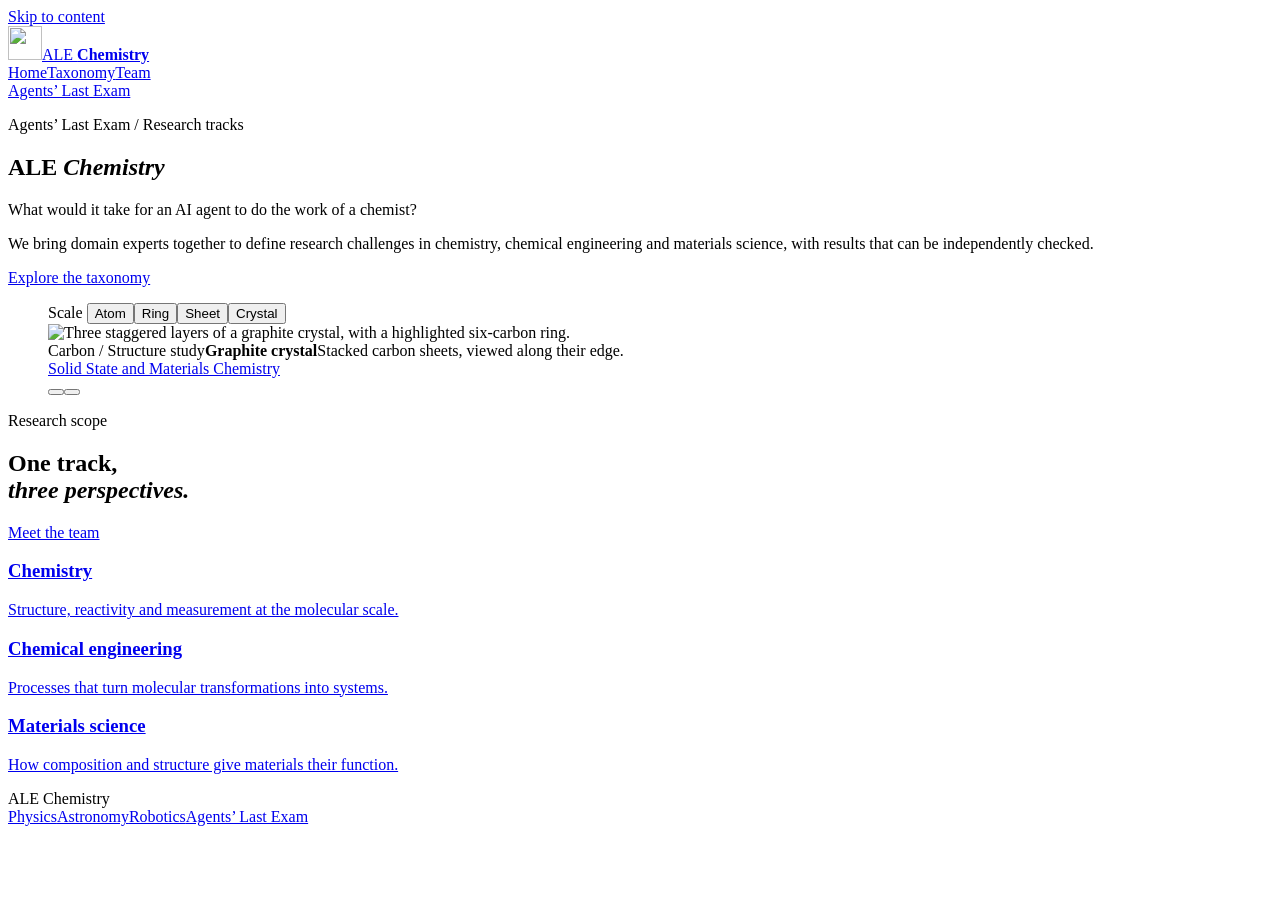
==== index.html @ fe06469a "Publish ALE Chemistry website" ====
<!doctype html>
<html lang="en">
  <head>
    <meta charset="utf-8" />
    <meta name="viewport" content="width=device-width,initial-scale=1" />
    <meta name="robots" content="noindex,nofollow" />
    <meta name="theme-color" content="#102722" />
    <meta
      name="description"
      content="The chemistry track of Agents' Last Exam. Explore the research landscape across chemistry, chemical engineering and materials science."
    />
    <link rel="icon" href="/ale-chemistry-site/mark.svg" />
    <title>ALE Chemistry | Agents' Last Exam</title>
    <script type="module" crossorigin src="/ale-chemistry-site/assets/home-K2YI4pwf.js"></script>
    <link rel="modulepreload" crossorigin href="/ale-chemistry-site/assets/base-Cv3sViCa.js">
    <link rel="modulepreload" crossorigin href="/ale-chemistry-site/assets/tree-B8q4rNAW.js">
    <link rel="stylesheet" crossorigin href="/ale-chemistry-site/assets/base-BzcDfKxD.css">
  </head>
  <body>
    <a class="skip" href="#main">Skip to content</a><header class="site-head"><div class="head-inner"><a class="brand" href="/ale-chemistry-site/" aria-label="ALE Chemistry home"><img src="/ale-chemistry-site/mark.svg" width="34" height="34" alt=""><span>ALE <b>Chemistry</b></span></a><nav aria-label="Primary"><a href="/ale-chemistry-site/" aria-current="page">Home</a><a href="/ale-chemistry-site/taxonomy/">Taxonomy</a><a href="/ale-chemistry-site/team/">Team</a></nav><a class="network-link" href="https://agents-last-exam.org/" aria-label="Agents’ Last Exam main site"><i data-lucide="globe-2"></i><span>Agents’ Last Exam</span></a></div></header>
    <main id="main">
      <section class="specimen-hero" aria-labelledby="home-title">
        <div class="hero-inner">
          <div class="hero-copy">
            <p class="kicker">
              <span class="rule"></span>Agents’ Last Exam / Research tracks
            </p>
            <h1 id="home-title">ALE <em>Chemistry</em></h1>
            <p class="lead">
              What would it take for an AI agent to do the work of a chemist?
            </p>
            <p class="hero-body">
              We bring domain experts together to define research challenges in
              chemistry, chemical engineering and materials science, with
              results that can be independently checked.
            </p>
            <a class="button solid" href="/ale-chemistry-site/taxonomy/"
              ><i data-lucide="network"></i>Explore the taxonomy</a
            >
          </div>
          <figure
            class="specimen"
            aria-label="Interactive structural model of carbon"
          >
            <div class="scale-rail" role="group" aria-label="Structural scale">
              <span class="scale-title mono">Scale</span>
              <button data-scale="0" aria-pressed="false">Atom</button
              ><button data-scale="1" aria-pressed="false">Ring</button
              ><button data-scale="2" aria-pressed="false">Sheet</button
              ><button data-scale="3" aria-pressed="true">Crystal</button>
            </div>
            <div
              class="model-stage"
              id="model-stage"
              tabindex="0"
              aria-label="Rotatable graphite structure. Use arrow keys to rotate and plus or minus to change scale."
            >
              <img
                id="model-poster"
                src="/ale-chemistry-site/models/crystal.webp"
                width="880"
                height="590"
                alt="Three staggered layers of a graphite crystal, with a highlighted six-carbon ring."
              />
            </div>
            <figcaption>
              <div>
                <span class="mono graphite-label">Carbon / Structure study</span
                ><strong id="model-title" aria-live="polite"
                  >Graphite crystal</strong
                ><span id="model-caption"
                  >Stacked carbon sheets, viewed along their edge.</span
                ><br /><a
                  id="scale-field"
                  href="/ale-chemistry-site/taxonomy/?node=m8"
                  >Solid State and Materials Chemistry</a
                >
              </div>
              <div class="model-tools">
                <button
                  class="icon-button"
                  id="rotate"
                  title="Pause rotation"
                  aria-label="Pause rotation"
                >
                  <i data-lucide="pause"></i></button
                ><button
                  class="icon-button"
                  id="recenter"
                  title="Reset view"
                  aria-label="Reset view"
                >
                  <i data-lucide="rotate-ccw"></i>
                </button>
              </div>
            </figcaption>
          </figure>
        </div>
      </section>
      <section class="page-wrap scope">
        <div class="scope-intro">
          <p class="overline"><span class="rule"></span>Research scope</p>
          <h2>
            One track,<br />
            <em>three perspectives.</em>
          </h2>
          <a class="quiet-link" href="/ale-chemistry-site/team/"
            >Meet the team <i data-lucide="users"></i
          ></a>
        </div>
        <div class="scope-list">
          <a href="/ale-chemistry-site/taxonomy/?node=chemistry"
            ><i data-lucide="flask-conical" class="t-chem"></i>
            <div>
              <h3>Chemistry</h3>
              <p>
                Structure, reactivity and measurement at the molecular scale.
              </p>
            </div>
            <i data-lucide="chevron-right"></i
          ></a>
          <a href="/ale-chemistry-site/taxonomy/#track-scope"
            ><i data-lucide="factory" class="t-eng"></i>
            <div>
              <h3>Chemical engineering</h3>
              <p>Processes that turn molecular transformations into systems.</p>
            </div>
            <i data-lucide="chevron-right"></i
          ></a>
          <a href="/ale-chemistry-site/taxonomy/?node=materials"
            ><i data-lucide="layers-3" class="t-mat"></i>
            <div>
              <h3>Materials science</h3>
              <p>
                How composition and structure give materials their function.
              </p>
            </div>
            <i data-lucide="chevron-right"></i
          ></a>
        </div>
      </section>
    </main>
    <footer><div class="foot-inner"><span class="foot-name">ALE Chemistry</span><nav aria-label="Related tracks"><a href="https://ale-physics.org/">Physics</a><a href="https://ale-astronomy.org/">Astronomy</a><a href="https://ale-robotics.org/">Robotics</a><a href="https://agents-last-exam.org/">Agents’ Last Exam</a></nav></div></footer>
  </body>
</html>
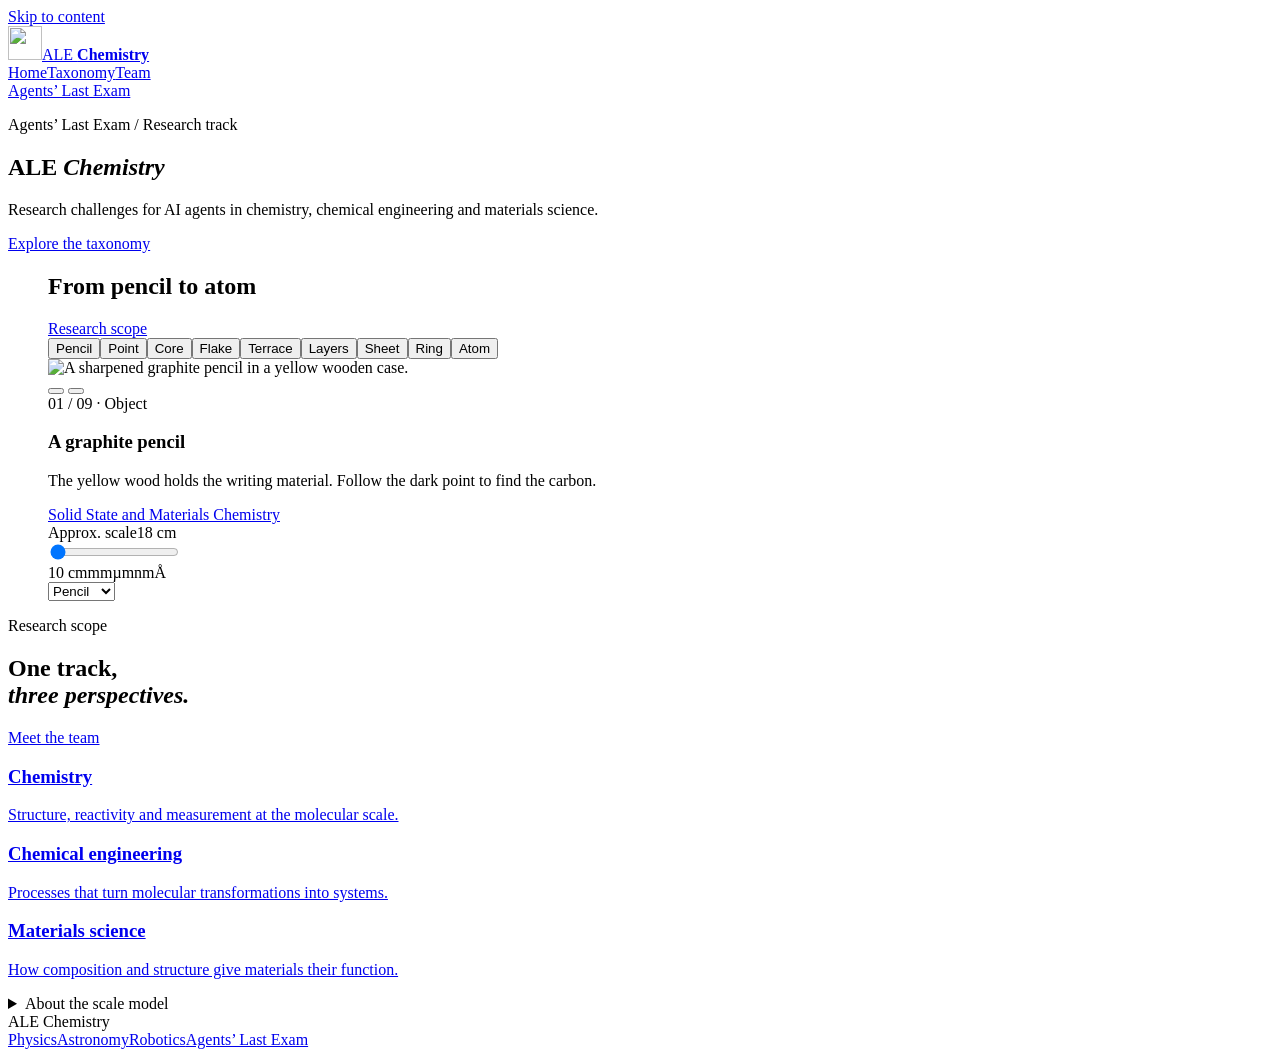
==== commit fc14dc6a: "Update published website" ====
--- a/index.html
+++ b/index.html
@@ -11,93 +11,139 @@
     />
     <link rel="icon" href="/ale-chemistry-site/mark.svg" />
     <title>ALE Chemistry | Agents' Last Exam</title>
-    <script type="module" crossorigin src="/ale-chemistry-site/assets/home-K2YI4pwf.js"></script>
-    <link rel="modulepreload" crossorigin href="/ale-chemistry-site/assets/base-Cv3sViCa.js">
+    <script type="module" crossorigin src="/ale-chemistry-site/assets/home-Dp1kIN8c.js"></script>
+    <link rel="modulepreload" crossorigin href="/ale-chemistry-site/assets/base-8dI2TZqs.js">
     <link rel="modulepreload" crossorigin href="/ale-chemistry-site/assets/tree-B8q4rNAW.js">
     <link rel="stylesheet" crossorigin href="/ale-chemistry-site/assets/base-BzcDfKxD.css">
+    <link rel="stylesheet" crossorigin href="/ale-chemistry-site/assets/home-CnmJgTVb.css">
   </head>
   <body>
     <a class="skip" href="#main">Skip to content</a><header class="site-head"><div class="head-inner"><a class="brand" href="/ale-chemistry-site/" aria-label="ALE Chemistry home"><img src="/ale-chemistry-site/mark.svg" width="34" height="34" alt=""><span>ALE <b>Chemistry</b></span></a><nav aria-label="Primary"><a href="/ale-chemistry-site/" aria-current="page">Home</a><a href="/ale-chemistry-site/taxonomy/">Taxonomy</a><a href="/ale-chemistry-site/team/">Team</a></nav><a class="network-link" href="https://agents-last-exam.org/" aria-label="Agents’ Last Exam main site"><i data-lucide="globe-2"></i><span>Agents’ Last Exam</span></a></div></header>
     <main id="main">
-      <section class="specimen-hero" aria-labelledby="home-title">
-        <div class="hero-inner">
-          <div class="hero-copy">
+      <section class="scale-story" aria-labelledby="home-title" id="scale">
+        <div class="page-wrap lens-mast">
+          <div>
             <p class="kicker">
-              <span class="rule"></span>Agents’ Last Exam / Research tracks
+              <span class="rule"></span>Agents’ Last Exam / Research track
             </p>
             <h1 id="home-title">ALE <em>Chemistry</em></h1>
-            <p class="lead">
-              What would it take for an AI agent to do the work of a chemist?
+          </div>
+          <div class="lens-intro">
+            <p>
+              Research challenges for AI agents in chemistry, chemical
+              engineering and materials science.
             </p>
-            <p class="hero-body">
-              We bring domain experts together to define research challenges in
-              chemistry, chemical engineering and materials science, with
-              results that can be independently checked.
-            </p>
-            <a class="button solid" href="/ale-chemistry-site/taxonomy/"
+            <a class="quiet-link" href="/ale-chemistry-site/taxonomy/"
               ><i data-lucide="network"></i>Explore the taxonomy</a
             >
           </div>
+        </div>
+        <div class="lens-track" id="scale-track">
           <figure
-            class="specimen"
-            aria-label="Interactive structural model of carbon"
+            id="scale-instrument"
+            class="lens-instrument"
+            aria-label="A journey from a graphite pencil to a carbon atom"
           >
-            <div class="scale-rail" role="group" aria-label="Structural scale">
-              <span class="scale-title mono">Scale</span>
-              <button data-scale="0" aria-pressed="false">Atom</button
-              ><button data-scale="1" aria-pressed="false">Ring</button
-              ><button data-scale="2" aria-pressed="false">Sheet</button
-              ><button data-scale="3" aria-pressed="true">Crystal</button>
-            </div>
-            <div
-              class="model-stage"
-              id="model-stage"
-              tabindex="0"
-              aria-label="Rotatable graphite structure. Use arrow keys to rotate and plus or minus to change scale."
-            >
-              <img
-                id="model-poster"
-                src="/ale-chemistry-site/models/crystal.webp"
-                width="880"
-                height="590"
-                alt="Three staggered layers of a graphite crystal, with a highlighted six-carbon ring."
-              />
-            </div>
-            <figcaption>
-              <div>
-                <span class="mono graphite-label">Carbon / Structure study</span
-                ><strong id="model-title" aria-live="polite"
-                  >Graphite crystal</strong
-                ><span id="model-caption"
-                  >Stacked carbon sheets, viewed along their edge.</span
-                ><br /><a
-                  id="scale-field"
-                  href="/ale-chemistry-site/taxonomy/?node=m8"
-                  >Solid State and Materials Chemistry</a
+            <div class="page-wrap lens-interior">
+              <div class="lens-topline">
+                <h2>From pencil to atom</h2>
+                <a
+                  href="#research-scope"
+                  class="scope-shortcut"
+                  aria-label="Skip the scale explorer and continue to research scope"
+                  >Research scope <i data-lucide="chevrons-down"></i
+                ></a>
+              </div>
+              <div class="lens-work">
+                <nav class="lens-landmarks" aria-label="Scale landmarks">
+                  <button type="button" data-scale="0" aria-pressed="true"><span class="landmark-dot" aria-hidden="true"></span>Pencil</button><button type="button" data-scale="1" aria-pressed="false"><span class="landmark-dot" aria-hidden="true"></span>Point</button><button type="button" data-scale="2" aria-pressed="false"><span class="landmark-dot" aria-hidden="true"></span>Core</button><button type="button" data-scale="3" aria-pressed="false"><span class="landmark-dot" aria-hidden="true"></span>Flake</button><button type="button" data-scale="4" aria-pressed="false"><span class="landmark-dot" aria-hidden="true"></span>Terrace</button><button type="button" data-scale="5" aria-pressed="false"><span class="landmark-dot" aria-hidden="true"></span>Layers</button><button type="button" data-scale="6" aria-pressed="false"><span class="landmark-dot" aria-hidden="true"></span>Sheet</button><button type="button" data-scale="7" aria-pressed="false"><span class="landmark-dot" aria-hidden="true"></span>Ring</button><button type="button" data-scale="8" aria-pressed="false"><span class="landmark-dot" aria-hidden="true"></span>Atom</button>
+                </nav>
+                <div
+                  class="lens-stage"
+                  id="model-stage"
+                  tabindex="0"
+                  role="group"
+                  aria-label="Carbon structure model. Scroll to change scale. With the model focused, plus and minus change scale, and left and right rotate."
                 >
+                  <img
+                    id="model-poster"
+                    src="/ale-chemistry-site/models/pencil.webp"
+                    width="960"
+                    height="640"
+                    alt="A sharpened graphite pencil in a yellow wooden case."
+                  />
+                  <div
+                    id="model-probe"
+                    class="lens-probe"
+                    aria-hidden="true"
+                    hidden
+                  >
+                    <span></span>
+                  </div>
+                  <div class="lens-tools">
+                    <button
+                      class="icon-button"
+                      id="rotate"
+                      title="Start rotation"
+                      aria-label="Start rotation"
+                    >
+                      <i data-lucide="play"></i>
+                    </button>
+                    <button
+                      class="icon-button"
+                      id="recenter"
+                      title="Reset orientation"
+                      aria-label="Reset orientation"
+                    >
+                      <i data-lucide="rotate-ccw"></i>
+                    </button>
+                  </div>
+                </div>
               </div>
-              <div class="model-tools">
-                <button
-                  class="icon-button"
-                  id="rotate"
-                  title="Pause rotation"
-                  aria-label="Pause rotation"
-                >
-                  <i data-lucide="pause"></i></button
-                ><button
-                  class="icon-button"
-                  id="recenter"
-                  title="Reset view"
-                  aria-label="Reset view"
-                >
-                  <i data-lucide="rotate-ccw"></i>
-                </button>
-              </div>
-            </figcaption>
+              <figcaption class="lens-caption">
+                <div class="lens-description">
+                  <span class="mono" id="model-group">01 / 09 · Object</span>
+                  <h3 id="model-title" aria-live="polite">A graphite pencil</h3>
+                  <p id="model-caption">
+                    The yellow wood holds the writing material. Follow the dark
+                    point to find the carbon.
+                  </p>
+                  <a id="scale-field" href="/ale-chemistry-site/taxonomy/?node=m8"
+                    >Solid State and Materials Chemistry</a
+                  >
+                </div>
+                <div class="lens-meter">
+                  <div class="meter-heading">
+                    <span class="mono">Approx. scale</span
+                    ><output id="length-value" for="scale-range" aria-live="off"
+                      >18 cm</output
+                    >
+                  </div>
+                  <div class="scale-scrubber">
+                    <input
+                      id="scale-range"
+                      type="range"
+                      min="0"
+                      max="10000"
+                      step="1"
+                      value="0"
+                      aria-label="Magnification along the carbon scale"
+                      aria-valuetext="A graphite pencil, 18 cm"
+                    />
+                    <div class="ruler-ticks" aria-hidden="true">
+                      <span style="left:2.758130621897412%">10 cm</span><span style="left:24.36743492814243%">mm</span><span style="left:56.78139138750996%">µm</span><span style="left:89.1953478468775%">nm</span><span style="left:100%">Å</span>
+                    </div>
+                  </div>
+                  <select id="mobile-landmark" aria-label="Jump to a scale">
+                    <option value="0">Pencil</option><option value="1">Point</option><option value="2">Core</option><option value="3">Flake</option><option value="4">Terrace</option><option value="5">Layers</option><option value="6">Sheet</option><option value="7">Ring</option><option value="8">Atom</option>
+                  </select>
+                </div>
+              </figcaption>
+            </div>
           </figure>
         </div>
       </section>
-      <section class="page-wrap scope">
+      <section class="page-wrap scope" id="research-scope">
         <div class="scope-intro">
           <p class="overline"><span class="rule"></span>Research scope</p>
           <h2>
@@ -139,6 +185,24 @@
           ></a>
         </div>
       </section>
+      <details class="page-wrap lens-sources">
+        <summary>About the scale model</summary>
+        <p>
+          These are idealized views, not successive microscope images of one
+          pencil. The ruler gives a representative length scale. Colors
+          distinguish structures, not different elements.
+        </p>
+        <p>
+          <a href="https://www.faber-castell.com/corporate/history/production"
+            >Faber-Castell: pencil construction</a
+          >
+          ·
+          <a
+            href="https://nora.nerc.ac.uk/id/eprint/9015/1/Flake_graphite_lab_manual.pdf"
+            >British Geological Survey: graphite flakes and atomic structure</a
+          >
+        </p>
+      </details>
     </main>
     <footer><div class="foot-inner"><span class="foot-name">ALE Chemistry</span><nav aria-label="Related tracks"><a href="https://ale-physics.org/">Physics</a><a href="https://ale-astronomy.org/">Astronomy</a><a href="https://ale-robotics.org/">Robotics</a><a href="https://agents-last-exam.org/">Agents’ Last Exam</a></nav></div></footer>
   </body>
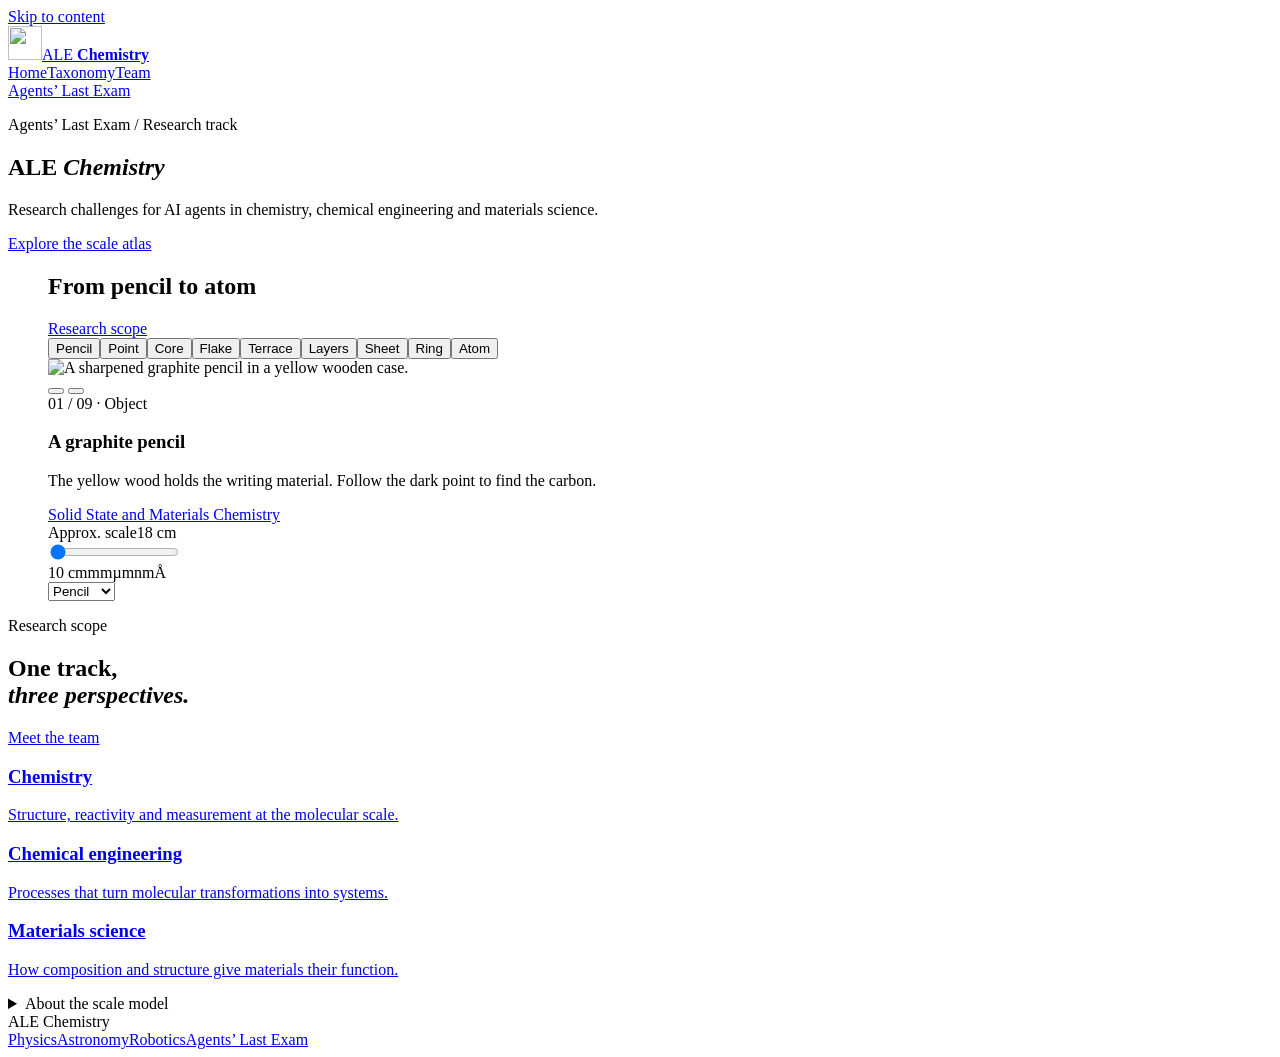
==== commit 2a655f52: "Update published website" ====
--- a/index.html
+++ b/index.html
@@ -11,9 +11,9 @@
     />
     <link rel="icon" href="/ale-chemistry-site/mark.svg" />
     <title>ALE Chemistry | Agents' Last Exam</title>
-    <script type="module" crossorigin src="/ale-chemistry-site/assets/home-Dp1kIN8c.js"></script>
-    <link rel="modulepreload" crossorigin href="/ale-chemistry-site/assets/base-8dI2TZqs.js">
-    <link rel="modulepreload" crossorigin href="/ale-chemistry-site/assets/tree-B8q4rNAW.js">
+    <script type="module" crossorigin src="/ale-chemistry-site/assets/home-DZzEFl9l.js"></script>
+    <link rel="modulepreload" crossorigin href="/ale-chemistry-site/assets/base-CWYM7ksA.js">
+    <link rel="modulepreload" crossorigin href="/ale-chemistry-site/assets/tree-DxXXU56B.js">
     <link rel="stylesheet" crossorigin href="/ale-chemistry-site/assets/base-BzcDfKxD.css">
     <link rel="stylesheet" crossorigin href="/ale-chemistry-site/assets/home-CnmJgTVb.css">
   </head>
@@ -34,7 +34,7 @@
               engineering and materials science.
             </p>
             <a class="quiet-link" href="/ale-chemistry-site/taxonomy/"
-              ><i data-lucide="network"></i>Explore the taxonomy</a
+              ><i data-lucide="network"></i>Explore the scale atlas</a
             >
           </div>
         </div>
@@ -108,7 +108,7 @@
                     The yellow wood holds the writing material. Follow the dark
                     point to find the carbon.
                   </p>
-                  <a id="scale-field" href="/ale-chemistry-site/taxonomy/?node=m8"
+                  <a id="scale-field" href="/ale-chemistry-site/taxonomy/#m8"
                     >Solid State and Materials Chemistry</a
                   >
                 </div>
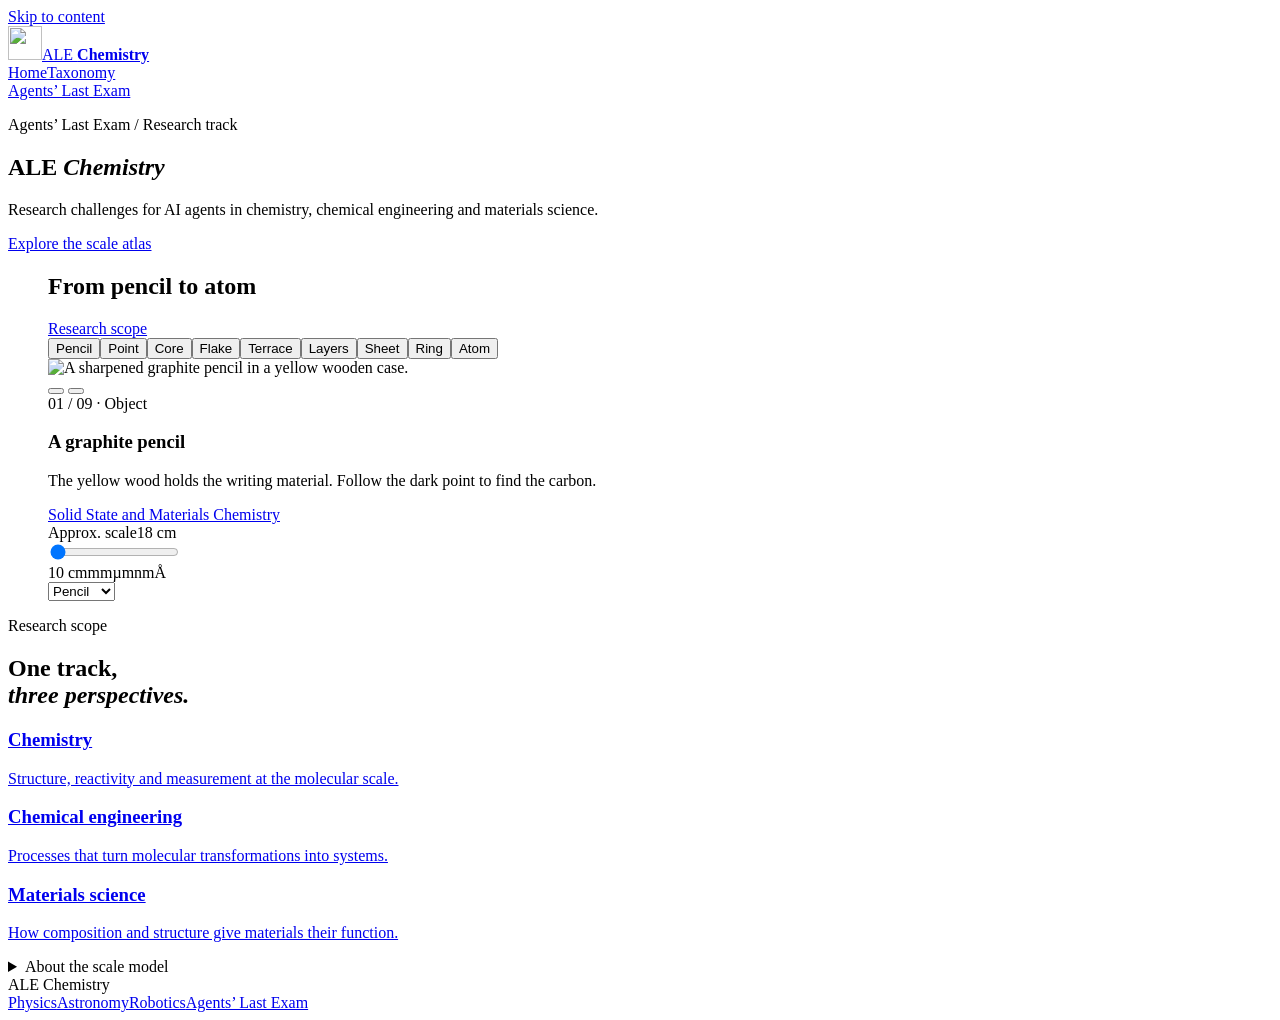
==== commit 1802f8d4: "Update published website" ====
--- a/index.html
+++ b/index.html
@@ -11,14 +11,13 @@
     />
     <link rel="icon" href="/ale-chemistry-site/mark.svg" />
     <title>ALE Chemistry | Agents' Last Exam</title>
-    <script type="module" crossorigin src="/ale-chemistry-site/assets/home-DZzEFl9l.js"></script>
-    <link rel="modulepreload" crossorigin href="/ale-chemistry-site/assets/base-CWYM7ksA.js">
-    <link rel="modulepreload" crossorigin href="/ale-chemistry-site/assets/tree-DxXXU56B.js">
-    <link rel="stylesheet" crossorigin href="/ale-chemistry-site/assets/base-BzcDfKxD.css">
+    <script type="module" crossorigin src="/ale-chemistry-site/assets/home-DIiDIP_p.js"></script>
+    <link rel="modulepreload" crossorigin href="/ale-chemistry-site/assets/tree-BUuOpipw.js">
+    <link rel="stylesheet" crossorigin href="/ale-chemistry-site/assets/tree-Bzoe-ZWV.css">
     <link rel="stylesheet" crossorigin href="/ale-chemistry-site/assets/home-CnmJgTVb.css">
   </head>
   <body>
-    <a class="skip" href="#main">Skip to content</a><header class="site-head"><div class="head-inner"><a class="brand" href="/ale-chemistry-site/" aria-label="ALE Chemistry home"><img src="/ale-chemistry-site/mark.svg" width="34" height="34" alt=""><span>ALE <b>Chemistry</b></span></a><nav aria-label="Primary"><a href="/ale-chemistry-site/" aria-current="page">Home</a><a href="/ale-chemistry-site/taxonomy/">Taxonomy</a><a href="/ale-chemistry-site/team/">Team</a></nav><a class="network-link" href="https://agents-last-exam.org/" aria-label="Agents’ Last Exam main site"><i data-lucide="globe-2"></i><span>Agents’ Last Exam</span></a></div></header>
+    <a class="skip" href="#main">Skip to content</a><header class="site-head"><div class="head-inner"><a class="brand" href="/ale-chemistry-site/" aria-label="ALE Chemistry home"><img src="/ale-chemistry-site/mark.svg" width="34" height="34" alt=""><span>ALE <b>Chemistry</b></span></a><nav aria-label="Primary"><a href="/ale-chemistry-site/" aria-current="page">Home</a><a href="/ale-chemistry-site/taxonomy/">Taxonomy</a></nav><a class="network-link" href="https://agents-last-exam.org/" aria-label="Agents’ Last Exam main site"><i data-lucide="globe-2"></i><span>Agents’ Last Exam</span></a></div></header>
     <main id="main">
       <section class="scale-story" aria-labelledby="home-title" id="scale">
         <div class="page-wrap lens-mast">
@@ -150,9 +149,6 @@
             One track,<br />
             <em>three perspectives.</em>
           </h2>
-          <a class="quiet-link" href="/ale-chemistry-site/team/"
-            >Meet the team <i data-lucide="users"></i
-          ></a>
         </div>
         <div class="scope-list">
           <a href="/ale-chemistry-site/taxonomy/?node=chemistry"
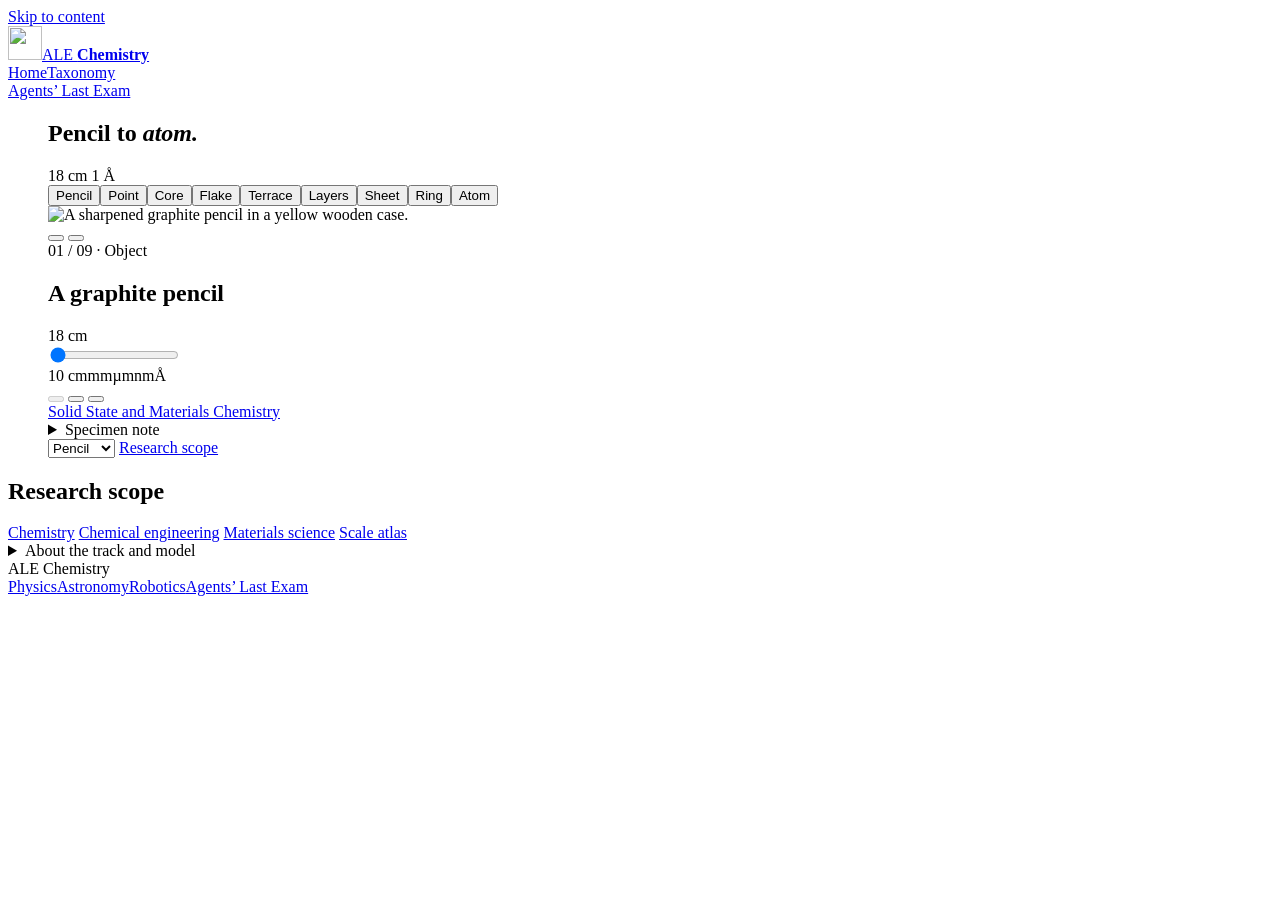
==== commit a3907c95: "Update published website" ====
--- a/index.html
+++ b/index.html
@@ -4,198 +4,196 @@
     <meta charset="utf-8" />
     <meta name="viewport" content="width=device-width,initial-scale=1" />
     <meta name="robots" content="noindex,nofollow" />
-    <meta name="theme-color" content="#102722" />
+    <meta name="theme-color" content="#10231f" />
     <meta
       name="description"
-      content="The chemistry track of Agents' Last Exam. Explore the research landscape across chemistry, chemical engineering and materials science."
+      content="From a graphite pencil to a carbon atom: a continuous scale journey through ALE Chemistry, the chemistry track of Agents' Last Exam."
     />
     <link rel="icon" href="/ale-chemistry-site/mark.svg" />
     <title>ALE Chemistry | Agents' Last Exam</title>
-    <script type="module" crossorigin src="/ale-chemistry-site/assets/home-DIiDIP_p.js"></script>
-    <link rel="modulepreload" crossorigin href="/ale-chemistry-site/assets/tree-BUuOpipw.js">
-    <link rel="stylesheet" crossorigin href="/ale-chemistry-site/assets/tree-Bzoe-ZWV.css">
-    <link rel="stylesheet" crossorigin href="/ale-chemistry-site/assets/home-CnmJgTVb.css">
+    <script type="module" crossorigin src="/ale-chemistry-site/assets/home-hSe6AjLP.js"></script>
+    <link rel="modulepreload" crossorigin href="/ale-chemistry-site/assets/scale-motion-BDrGIvwO.js">
+    <link rel="stylesheet" crossorigin href="/ale-chemistry-site/assets/scale-motion-COJhmyo-.css">
+    <link rel="stylesheet" crossorigin href="/ale-chemistry-site/assets/home-8lxC8E8s.css">
   </head>
-  <body>
+  <body class="lens-site">
     <a class="skip" href="#main">Skip to content</a><header class="site-head"><div class="head-inner"><a class="brand" href="/ale-chemistry-site/" aria-label="ALE Chemistry home"><img src="/ale-chemistry-site/mark.svg" width="34" height="34" alt=""><span>ALE <b>Chemistry</b></span></a><nav aria-label="Primary"><a href="/ale-chemistry-site/" aria-current="page">Home</a><a href="/ale-chemistry-site/taxonomy/">Taxonomy</a></nav><a class="network-link" href="https://agents-last-exam.org/" aria-label="Agents’ Last Exam main site"><i data-lucide="globe-2"></i><span>Agents’ Last Exam</span></a></div></header>
     <main id="main">
       <section class="scale-story" aria-labelledby="home-title" id="scale">
-        <div class="page-wrap lens-mast">
-          <div>
-            <p class="kicker">
-              <span class="rule"></span>Agents’ Last Exam / Research track
-            </p>
-            <h1 id="home-title">ALE <em>Chemistry</em></h1>
-          </div>
-          <div class="lens-intro">
-            <p>
-              Research challenges for AI agents in chemistry, chemical
-              engineering and materials science.
-            </p>
-            <a class="quiet-link" href="/ale-chemistry-site/taxonomy/"
-              ><i data-lucide="network"></i>Explore the scale atlas</a
-            >
-          </div>
-        </div>
         <div class="lens-track" id="scale-track">
           <figure
             id="scale-instrument"
             class="lens-instrument"
-            aria-label="A journey from a graphite pencil to a carbon atom"
+            aria-label="From pencil to atom"
           >
-            <div class="page-wrap lens-interior">
-              <div class="lens-topline">
-                <h2>From pencil to atom</h2>
-                <a
-                  href="#research-scope"
-                  class="scope-shortcut"
-                  aria-label="Skip the scale explorer and continue to research scope"
-                  >Research scope <i data-lucide="chevrons-down"></i
-                ></a>
-              </div>
-              <div class="lens-work">
-                <nav class="lens-landmarks" aria-label="Scale landmarks">
-                  <button type="button" data-scale="0" aria-pressed="true"><span class="landmark-dot" aria-hidden="true"></span>Pencil</button><button type="button" data-scale="1" aria-pressed="false"><span class="landmark-dot" aria-hidden="true"></span>Point</button><button type="button" data-scale="2" aria-pressed="false"><span class="landmark-dot" aria-hidden="true"></span>Core</button><button type="button" data-scale="3" aria-pressed="false"><span class="landmark-dot" aria-hidden="true"></span>Flake</button><button type="button" data-scale="4" aria-pressed="false"><span class="landmark-dot" aria-hidden="true"></span>Terrace</button><button type="button" data-scale="5" aria-pressed="false"><span class="landmark-dot" aria-hidden="true"></span>Layers</button><button type="button" data-scale="6" aria-pressed="false"><span class="landmark-dot" aria-hidden="true"></span>Sheet</button><button type="button" data-scale="7" aria-pressed="false"><span class="landmark-dot" aria-hidden="true"></span>Ring</button><button type="button" data-scale="8" aria-pressed="false"><span class="landmark-dot" aria-hidden="true"></span>Atom</button>
-                </nav>
+            <div class="lens-work">
+              <header class="lens-mast">
+                <h1 id="home-title">Pencil to <em>atom.</em></h1>
+                <span
+                  class="lens-span"
+                  aria-label="From 18 centimetres to one angstrom"
+                  >18 cm <i></i> 1 Å</span
+                >
+              </header>
+              <nav class="lens-landmarks" aria-label="Scale landmarks">
+                <button type="button" data-scale="0" aria-pressed="true"><span class="landmark-dot" aria-hidden="true"></span>Pencil</button><button type="button" data-scale="1" aria-pressed="false"><span class="landmark-dot" aria-hidden="true"></span>Point</button><button type="button" data-scale="2" aria-pressed="false"><span class="landmark-dot" aria-hidden="true"></span>Core</button><button type="button" data-scale="3" aria-pressed="false"><span class="landmark-dot" aria-hidden="true"></span>Flake</button><button type="button" data-scale="4" aria-pressed="false"><span class="landmark-dot" aria-hidden="true"></span>Terrace</button><button type="button" data-scale="5" aria-pressed="false"><span class="landmark-dot" aria-hidden="true"></span>Layers</button><button type="button" data-scale="6" aria-pressed="false"><span class="landmark-dot" aria-hidden="true"></span>Sheet</button><button type="button" data-scale="7" aria-pressed="false"><span class="landmark-dot" aria-hidden="true"></span>Ring</button><button type="button" data-scale="8" aria-pressed="false"><span class="landmark-dot" aria-hidden="true"></span>Atom</button>
+              </nav>
+              <div
+                class="lens-stage"
+                id="model-stage"
+                tabindex="0"
+                role="group"
+                aria-label="Carbon structure model. Scroll to change scale. Plus and minus change scale; left and right rotate."
+              >
+                <img
+                  id="model-poster"
+                  src="/ale-chemistry-site/models/pencil.webp"
+                  width="960"
+                  height="640"
+                  alt="A sharpened graphite pencil in a yellow wooden case."
+                />
                 <div
-                  class="lens-stage"
-                  id="model-stage"
-                  tabindex="0"
-                  role="group"
-                  aria-label="Carbon structure model. Scroll to change scale. With the model focused, plus and minus change scale, and left and right rotate."
-                >
-                  <img
-                    id="model-poster"
-                    src="/ale-chemistry-site/models/pencil.webp"
-                    width="960"
-                    height="640"
-                    alt="A sharpened graphite pencil in a yellow wooden case."
+                  id="model-probe"
+                  class="lens-probe"
+                  aria-hidden="true"
+                  hidden
+                >
+                  <span></span>
+                </div>
+              </div>
+              <div class="lens-optics" aria-hidden="true">
+                <i></i><i></i><i></i><i></i>
+              </div>
+              <div class="lens-tools" aria-label="Model orientation">
+                <button
+                  type="button"
+                  class="icon-button orientation"
+                  id="rotate"
+                  title="Start rotation"
+                  aria-label="Start rotation"
+                >
+                  <i data-lucide="rotate-3d"></i>
+                </button>
+                <button
+                  type="button"
+                  class="icon-button orientation"
+                  id="recenter"
+                  title="Reset orientation"
+                  aria-label="Reset orientation"
+                >
+                  <i data-lucide="rotate-ccw"></i>
+                </button>
+              </div>
+              <div class="lens-readout">
+                <span class="mono" id="model-group">01 / 09 · Object</span>
+                <h2 id="model-title" aria-live="polite">A graphite pencil</h2>
+              </div>
+            </div>
+            <figcaption class="lens-console">
+              <div class="lens-meter">
+                <output id="length-value" for="scale-range" aria-live="off"
+                  >18 cm</output
+                >
+                <div class="scale-scrubber">
+                  <input
+                    id="scale-range"
+                    type="range"
+                    min="0"
+                    max="10000"
+                    step="1"
+                    value="0"
+                    aria-label="Magnification along the carbon scale"
+                    aria-valuetext="A graphite pencil, 18 cm"
                   />
-                  <div
-                    id="model-probe"
-                    class="lens-probe"
-                    aria-hidden="true"
-                    hidden
-                  >
-                    <span></span>
-                  </div>
-                  <div class="lens-tools">
-                    <button
-                      class="icon-button"
-                      id="rotate"
-                      title="Start rotation"
-                      aria-label="Start rotation"
-                    >
-                      <i data-lucide="play"></i>
-                    </button>
-                    <button
-                      class="icon-button"
-                      id="recenter"
-                      title="Reset orientation"
-                      aria-label="Reset orientation"
-                    >
-                      <i data-lucide="rotate-ccw"></i>
-                    </button>
+                  <div class="ruler-ticks" aria-hidden="true">
+                    <span style="left:2.758130621897412%">10 cm</span><span style="left:24.36743492814243%">mm</span><span style="left:56.78139138750996%">µm</span><span style="left:89.1953478468775%">nm</span><span style="left:100%">Å</span>
                   </div>
                 </div>
-              </div>
-              <figcaption class="lens-caption">
-                <div class="lens-description">
-                  <span class="mono" id="model-group">01 / 09 · Object</span>
-                  <h3 id="model-title" aria-live="polite">A graphite pencil</h3>
+                <div class="lens-zoom-tools">
+                  <button
+                    class="icon-button"
+                    id="lens-out"
+                    type="button"
+                    aria-label="Zoom out one scale"
+                    title="Zoom out one scale"
+                    disabled
+                  >
+                    <i data-lucide="minus"></i>
+                  </button>
+                  <button
+                    class="icon-button"
+                    id="lens-in"
+                    type="button"
+                    aria-label="Zoom in one scale"
+                    title="Zoom in one scale"
+                  >
+                    <i data-lucide="plus"></i>
+                  </button>
+                  <button
+                    class="icon-button"
+                    id="lens-tour"
+                    type="button"
+                    aria-pressed="false"
+                    aria-label="Play scale journey"
+                    title="Play scale journey"
+                  >
+                    <i data-lucide="play"></i>
+                  </button>
+                </div>
+              </div>
+              <div class="lens-subline">
+                <a id="scale-field" href="/ale-chemistry-site/taxonomy/#m8"
+                  >Solid State and Materials Chemistry</a
+                >
+                <details class="lens-note">
+                  <summary title="Specimen note" aria-label="Specimen note">
+                    <i data-lucide="book-open"></i><span>Specimen note</span>
+                  </summary>
                   <p id="model-caption">
                     The yellow wood holds the writing material. Follow the dark
                     point to find the carbon.
                   </p>
-                  <a id="scale-field" href="/ale-chemistry-site/taxonomy/#m8"
-                    >Solid State and Materials Chemistry</a
-                  >
-                </div>
-                <div class="lens-meter">
-                  <div class="meter-heading">
-                    <span class="mono">Approx. scale</span
-                    ><output id="length-value" for="scale-range" aria-live="off"
-                      >18 cm</output
-                    >
-                  </div>
-                  <div class="scale-scrubber">
-                    <input
-                      id="scale-range"
-                      type="range"
-                      min="0"
-                      max="10000"
-                      step="1"
-                      value="0"
-                      aria-label="Magnification along the carbon scale"
-                      aria-valuetext="A graphite pencil, 18 cm"
-                    />
-                    <div class="ruler-ticks" aria-hidden="true">
-                      <span style="left:2.758130621897412%">10 cm</span><span style="left:24.36743492814243%">mm</span><span style="left:56.78139138750996%">µm</span><span style="left:89.1953478468775%">nm</span><span style="left:100%">Å</span>
-                    </div>
-                  </div>
-                  <select id="mobile-landmark" aria-label="Jump to a scale">
-                    <option value="0">Pencil</option><option value="1">Point</option><option value="2">Core</option><option value="3">Flake</option><option value="4">Terrace</option><option value="5">Layers</option><option value="6">Sheet</option><option value="7">Ring</option><option value="8">Atom</option>
-                  </select>
-                </div>
-              </figcaption>
-            </div>
+                </details>
+                <select id="mobile-landmark" aria-label="Jump to a scale">
+                  <option value="0">Pencil</option><option value="1">Point</option><option value="2">Core</option><option value="3">Flake</option><option value="4">Terrace</option><option value="5">Layers</option><option value="6">Sheet</option><option value="7">Ring</option><option value="8">Atom</option>
+                </select>
+                <a
+                  class="scope-shortcut"
+                  href="#research-scope"
+                  aria-label="Skip the scale explorer and continue to research scope"
+                  >Research scope <i data-lucide="chevrons-down"></i
+                ></a>
+              </div>
+            </figcaption>
           </figure>
         </div>
       </section>
-      <section class="page-wrap scope" id="research-scope">
-        <div class="scope-intro">
-          <p class="overline"><span class="rule"></span>Research scope</p>
-          <h2>
-            One track,<br />
-            <em>three perspectives.</em>
-          </h2>
-        </div>
-        <div class="scope-list">
-          <a href="/ale-chemistry-site/taxonomy/?node=chemistry"
-            ><i data-lucide="flask-conical" class="t-chem"></i>
-            <div>
-              <h3>Chemistry</h3>
-              <p>
-                Structure, reactivity and measurement at the molecular scale.
-              </p>
-            </div>
-            <i data-lucide="chevron-right"></i
-          ></a>
-          <a href="/ale-chemistry-site/taxonomy/#track-scope"
-            ><i data-lucide="factory" class="t-eng"></i>
-            <div>
-              <h3>Chemical engineering</h3>
-              <p>Processes that turn molecular transformations into systems.</p>
-            </div>
-            <i data-lucide="chevron-right"></i
-          ></a>
-          <a href="/ale-chemistry-site/taxonomy/?node=materials"
-            ><i data-lucide="layers-3" class="t-mat"></i>
-            <div>
-              <h3>Materials science</h3>
-              <p>
-                How composition and structure give materials their function.
-              </p>
-            </div>
-            <i data-lucide="chevron-right"></i
-          ></a>
-        </div>
-      </section>
+      <nav class="scope-strip" id="research-scope" aria-label="Research scope">
+        <h2>Research scope</h2>
+        <a href="/ale-chemistry-site/taxonomy/?node=chemistry">Chemistry</a>
+        <a href="/ale-chemistry-site/taxonomy/#track-scope">Chemical engineering</a>
+        <a href="/ale-chemistry-site/taxonomy/?node=materials">Materials science</a>
+        <a class="scope-atlas" href="/ale-chemistry-site/taxonomy/"
+          ><i data-lucide="network"></i>Scale atlas</a
+        >
+      </nav>
       <details class="page-wrap lens-sources">
-        <summary>About the scale model</summary>
+        <summary>About the track and model</summary>
         <p>
-          These are idealized views, not successive microscope images of one
-          pencil. The ruler gives a representative length scale. Colors
-          distinguish structures, not different elements.
+          ALE Chemistry develops research challenges for AI agents in chemistry,
+          chemical engineering and materials science. The nine models give
+          representative length scales; they are illustrations, not successive
+          microscope images of one pencil. Colors distinguish structures, not
+          different elements.
         </p>
         <p>
           <a href="https://www.faber-castell.com/corporate/history/production"
-            >Faber-Castell: pencil construction</a
+            >Pencil construction</a
           >
           ·
           <a
             href="https://nora.nerc.ac.uk/id/eprint/9015/1/Flake_graphite_lab_manual.pdf"
-            >British Geological Survey: graphite flakes and atomic structure</a
+            >Graphite flakes and atomic structure</a
           >
         </p>
       </details>
